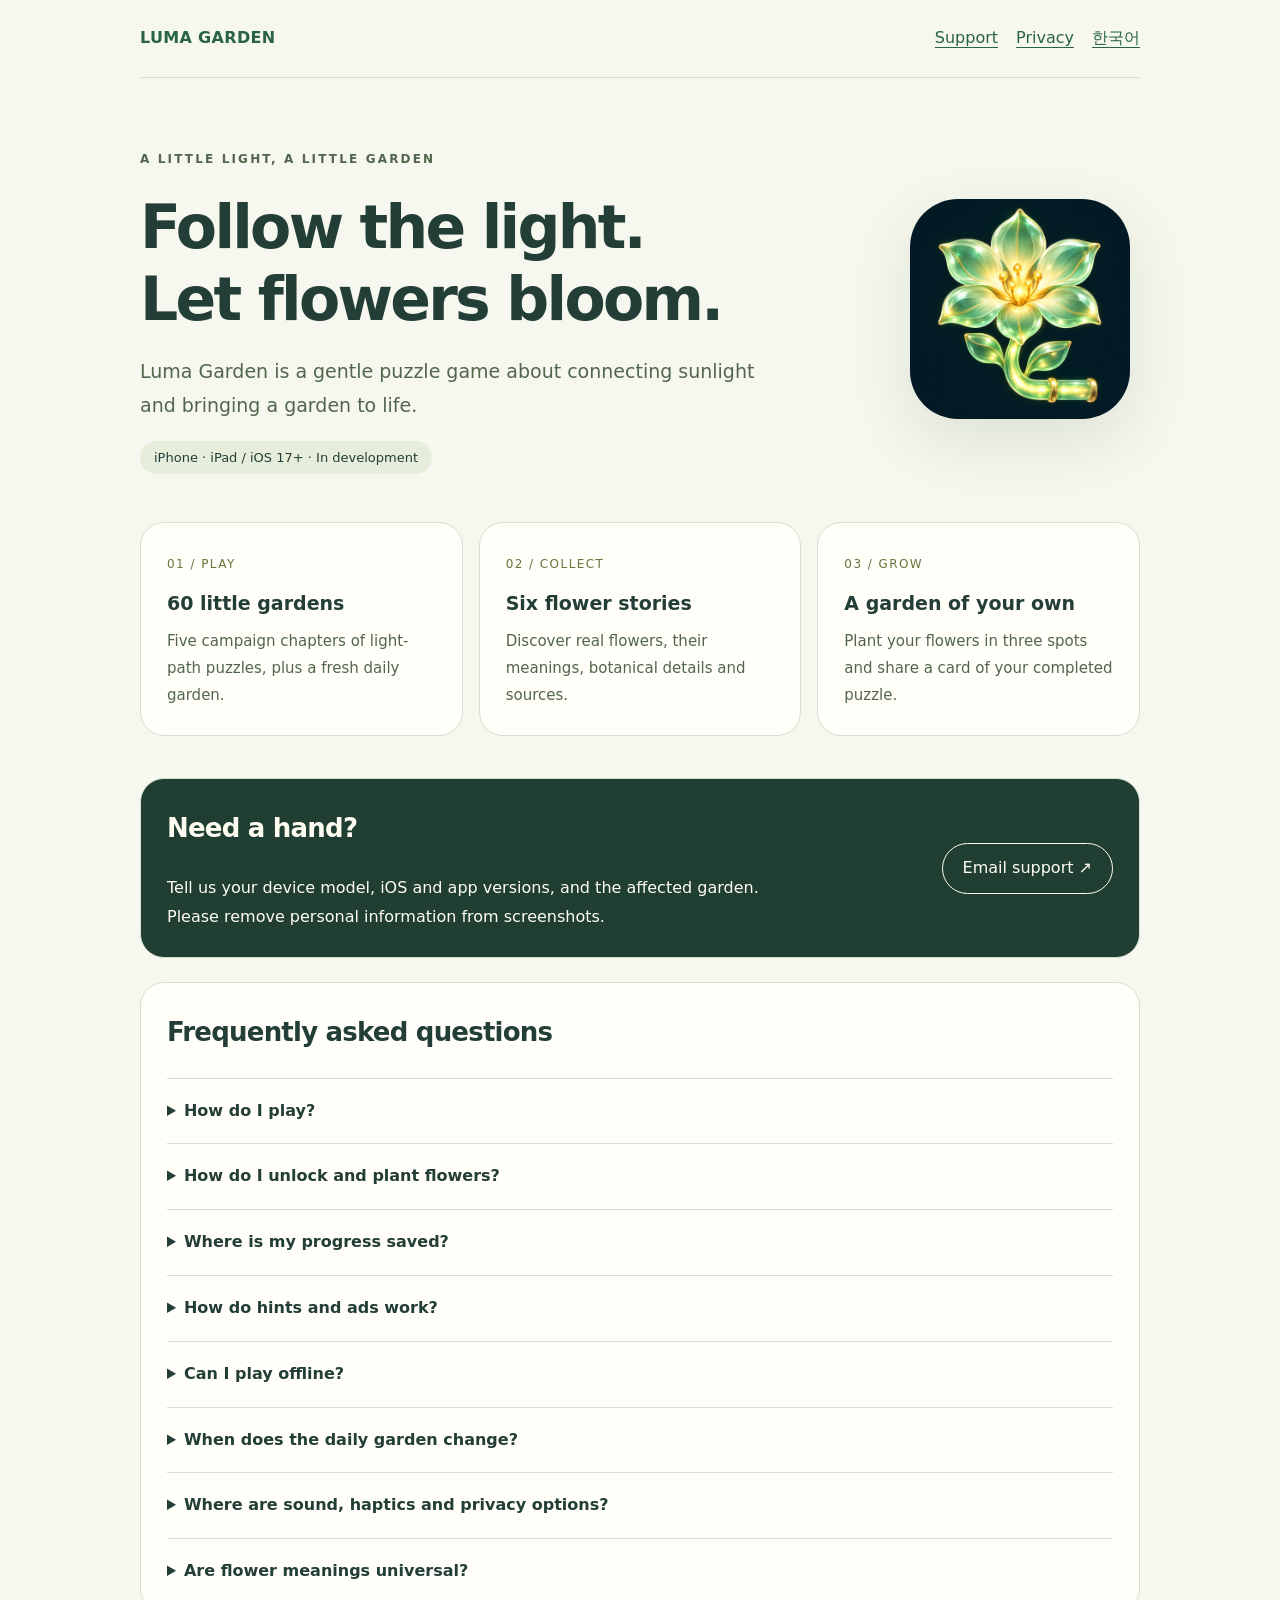
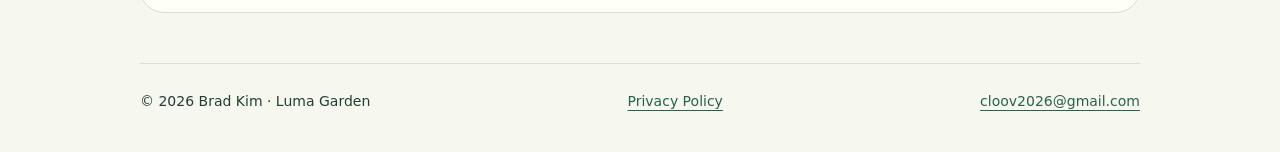
==== index-en.html @ 97eeae45 "Publish Luma Garden support and privacy pages" ====
<!doctype html>
<html lang="en"><head><meta charset="utf-8"><meta name="viewport" content="width=device-width, initial-scale=1"><title>Luma Garden · Support</title><meta name="description" content="A quiet light-path puzzle. Help, contact and privacy information for Luma Garden."><meta name="theme-color" content="#203e32"><meta property="og:title" content="Luma Garden · Support"><meta property="og:description" content="A quiet light-path puzzle. Help, contact and privacy information for Luma Garden."><link rel="icon" href="icon.png"><link rel="stylesheet" href="style.css"></head>
<body><a class="skip" href="#main">Skip to content</a><div class="wrap"><header class="top"><a class="brand" href="index-en.html">LUMA GARDEN</a><nav aria-label="Main navigation"><a href="index-en.html" aria-current="page">Support</a><a href="privacy-en.html">Privacy</a><a href="index.html" lang="ko" hreflang="ko">한국어</a></nav></header><main id="main"><section class="hero"><div><span class="eyebrow">A LITTLE LIGHT, A LITTLE GARDEN</span><h1>Follow the light.<br>Let flowers bloom.</h1><p class="lead">Luma Garden is a gentle puzzle game about connecting sunlight and bringing a garden to life.</p><span class="pill">iPhone · iPad / iOS 17+ · In development</span></div><img src="icon.png" width="220" height="220" alt="Luma Garden app icon"></section><div class="grid"><section class="card"><span class="number">01 / PLAY</span><h2>60 little gardens</h2><p>Five campaign chapters of light-path puzzles, plus a fresh daily garden.</p></section><section class="card"><span class="number">02 / COLLECT</span><h2>Six flower stories</h2><p>Discover real flowers, their meanings, botanical details and sources.</p></section><section class="card"><span class="number">03 / GROW</span><h2>A garden of your own</h2><p>Plant your flowers in three spots and share a card of your completed puzzle.</p></section></div><section class="panel contact"><div><h2>Need a hand?</h2><p>Tell us your device model, iOS and app versions, and the affected garden.<br>Please remove personal information from screenshots.</p></div><a class="button" href="mailto:cloov2026@gmail.com?subject=Luma%20Garden%20Support">Email support ↗</a></section><section class="panel"><h2>Frequently asked questions</h2><details><summary>How do I play?</summary><p>Tap tiles to rotate them and connect the little sun to every path and flower. Windmill tiles introduced from garden 13 rotate 180 degrees per tap.</p></details><details><summary>How do I unlock and plant flowers?</summary><p>Complete campaign gardens to unlock six real flower species. The collection shows your next goal. Place unlocked flowers in three home-garden spots and open their entries for meanings, botanical information and sources.</p></details><details><summary>Where is my progress saved?</summary><p>Garden progress, stars, flower placements and preferences are saved on your device. The app has no account or server-sync service. Deleting the app removes its local records; the developer cannot restore them.</p></details><details><summary>How do hints and ads work?</summary><p>Each puzzle has one free hint. Additional hints require earning a reward in an optional rewarded ad. An interstitial may appear when moving to the next campaign garden. Ad failures do not block that transition. Daily gardens do not show interstitials.</p></details><details><summary>Can I play offline?</summary><p>Puzzles and local saving work offline. Ads, consent checks and external flower-source links require internet access. Rewarded hints are unavailable when an ad cannot load.</p></details><details><summary>When does the daily garden change?</summary><p>At midnight UTC, which is 9 a.m. in Korea.</p></details><details><summary>Where are sound, haptics and privacy options?</summary><p>Use the in-app settings for sound and haptics; also check device volume and Silent mode. Advertising privacy options appear in settings when required by the consent service.</p></details><details><summary>Are flower meanings universal?</summary><p>Meanings vary across cultures, periods and sources. Each flower entry provides context and source links.</p></details></section></main><footer><span>© 2026 Brad Kim · Luma Garden</span><a href="privacy-en.html">Privacy Policy</a><a href="mailto:cloov2026@gmail.com">cloov2026@gmail.com</a></footer></div></body></html>
---- style.css ----
*{box-sizing:border-box}html{scroll-behavior:smooth}body{margin:0;background:#f6f7ee;color:#233e36;font:16px/1.8 -apple-system,BlinkMacSystemFont,"Apple SD Gothic Neo",system-ui,sans-serif}a{color:#286348;text-underline-offset:4px}a:hover{color:#143b29}a:focus-visible,summary:focus-visible{outline:3px solid #ad691d;outline-offset:5px;border-radius:4px}.wrap{width:min(100% - 40px,1000px);margin:auto}.skip{position:absolute;left:20px;top:-90px;background:white;padding:12px;z-index:5}.skip:focus{top:12px}.top{display:flex;align-items:center;justify-content:space-between;gap:20px;padding:24px 0;border-bottom:1px solid #d7dfcf}.brand{text-decoration:none;font-weight:750;letter-spacing:.02em}.top nav{display:flex;gap:18px;flex-wrap:wrap}.hero{padding:66px 0 48px;display:grid;grid-template-columns:1fr 230px;align-items:center;gap:48px}.eyebrow{font-size:12px;letter-spacing:.18em;font-weight:750;color:#52664d}.hero h1{font-size:clamp(36px,6vw,60px);line-height:1.2;letter-spacing:-.045em;margin:18px 0}.hero p{max-width:620px}.hero img{width:220px;height:220px;border-radius:48px;box-shadow:0 22px 60px #31593a20}.lead{font-size:19px;color:#52664d}.pill{display:inline-block;background:#e6eddb;border-radius:30px;padding:5px 14px;font-size:13px}.grid{display:grid;grid-template-columns:repeat(3,1fr);gap:16px;margin-bottom:42px}.card,.panel{background:#fffef8;border:1px solid #d7dfcf;border-radius:24px;padding:26px}.card h2{font-size:19px;margin:8px 0}.card p{font-size:15px;margin:0;color:#52664d}.number{font-size:12px;color:#6b753d;letter-spacing:.12em}.panel{margin:24px 0}.panel h2{margin-top:0;font-size:26px;letter-spacing:-.03em}.contact{background:#203e32;color:#fffdf2;display:flex;justify-content:space-between;align-items:center;gap:24px}.contact a{color:#fffdf2;overflow-wrap:anywhere}.contact p{margin-bottom:0}.button{display:inline-block;border:1px solid currentColor;padding:10px 20px;border-radius:30px;text-decoration:none;white-space:nowrap}details{border-top:1px solid #d7dfcf;padding:18px 0}details:last-child{padding-bottom:0}summary{cursor:pointer;font-weight:650;padding-right:12px}details p{color:#52664d;margin:12px 0 0}.policy{max-width:780px;margin:48px auto}.policy h1{font-size:clamp(30px,5vw,44px);line-height:1.3;letter-spacing:-.04em}.policy h2{font-size:21px;margin-top:34px}.policy li{margin:8px 0}.policy .intro{font-size:19px;background:#e6eddb;padding:24px;border-radius:20px}.muted{color:#52664d;font-size:14px}footer{margin-top:50px;border-top:1px solid #d7dfcf;padding:25px 0 38px;display:flex;justify-content:space-between;gap:18px;flex-wrap:wrap;font-size:14px}p,li{overflow-wrap:anywhere}@media(max-width:650px){.wrap{width:calc(100% - 32px)}.top{align-items:flex-start;font-size:14px}.top nav{gap:12px}.hero{padding:36px 0;grid-template-columns:1fr;gap:24px}.hero img{grid-row:1;width:100px;height:100px;border-radius:24px}.hero h1{margin-top:12px}.grid{grid-template-columns:1fr;gap:12px}.card,.panel{padding:22px}.contact{display:block}.contact .button{margin-top:20px}.policy{margin-top:32px}}@media(prefers-reduced-motion:reduce){html{scroll-behavior:auto}}
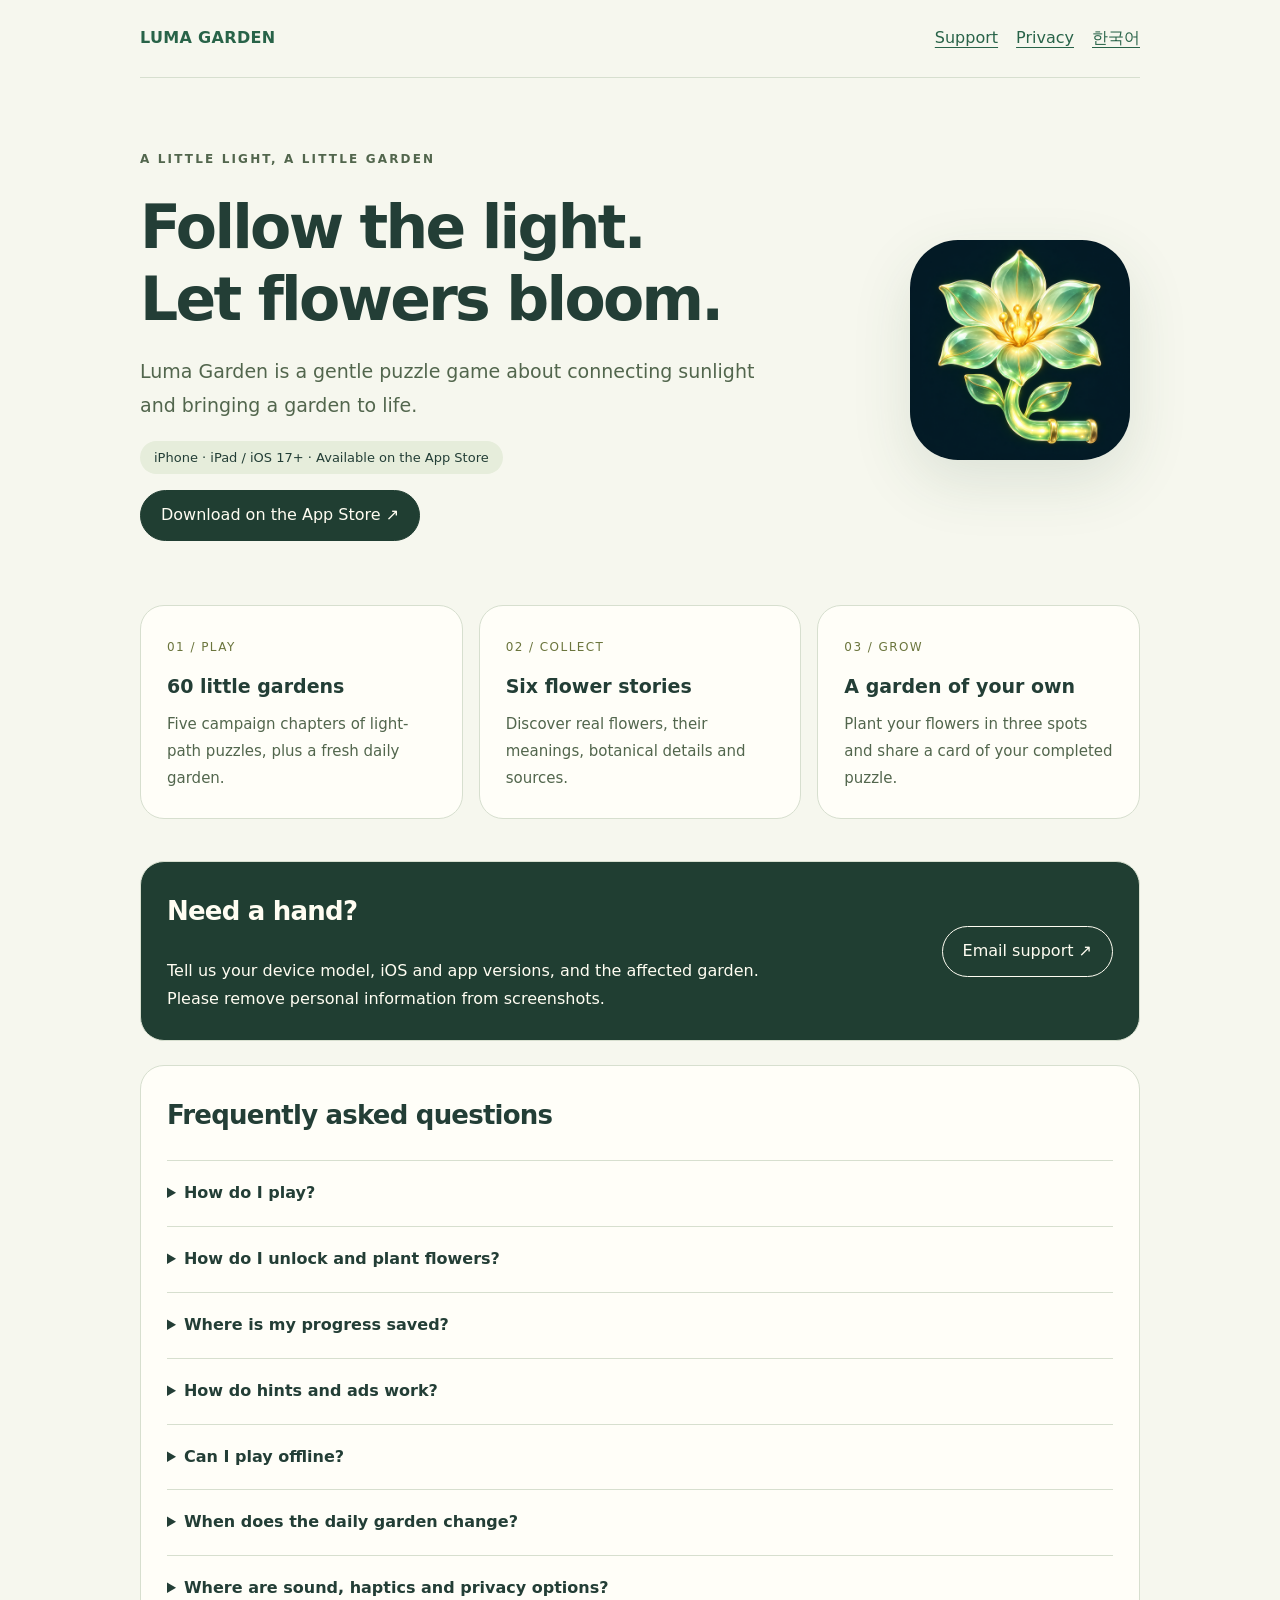
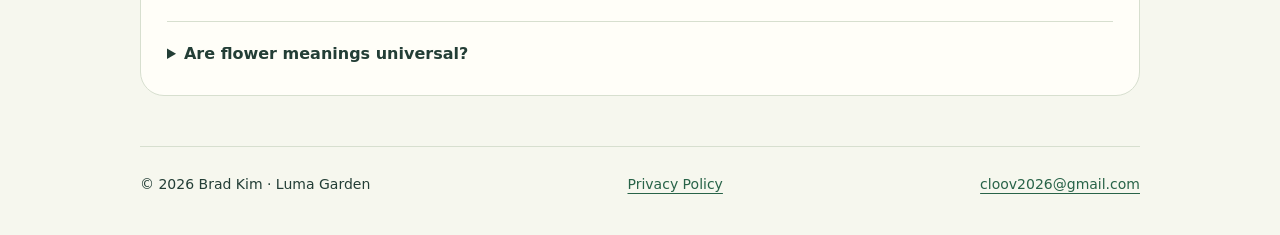
==== commit 04e22cb7: "Update Luma Garden pages for App Store launch" ====
--- a/index-en.html
+++ b/index-en.html
@@ -1,3 +1,3 @@
 <!doctype html>
 <html lang="en"><head><meta charset="utf-8"><meta name="viewport" content="width=device-width, initial-scale=1"><title>Luma Garden · Support</title><meta name="description" content="A quiet light-path puzzle. Help, contact and privacy information for Luma Garden."><meta name="theme-color" content="#203e32"><meta property="og:title" content="Luma Garden · Support"><meta property="og:description" content="A quiet light-path puzzle. Help, contact and privacy information for Luma Garden."><link rel="icon" href="icon.png"><link rel="stylesheet" href="style.css"></head>
-<body><a class="skip" href="#main">Skip to content</a><div class="wrap"><header class="top"><a class="brand" href="index-en.html">LUMA GARDEN</a><nav aria-label="Main navigation"><a href="index-en.html" aria-current="page">Support</a><a href="privacy-en.html">Privacy</a><a href="index.html" lang="ko" hreflang="ko">한국어</a></nav></header><main id="main"><section class="hero"><div><span class="eyebrow">A LITTLE LIGHT, A LITTLE GARDEN</span><h1>Follow the light.<br>Let flowers bloom.</h1><p class="lead">Luma Garden is a gentle puzzle game about connecting sunlight and bringing a garden to life.</p><span class="pill">iPhone · iPad / iOS 17+ · In development</span></div><img src="icon.png" width="220" height="220" alt="Luma Garden app icon"></section><div class="grid"><section class="card"><span class="number">01 / PLAY</span><h2>60 little gardens</h2><p>Five campaign chapters of light-path puzzles, plus a fresh daily garden.</p></section><section class="card"><span class="number">02 / COLLECT</span><h2>Six flower stories</h2><p>Discover real flowers, their meanings, botanical details and sources.</p></section><section class="card"><span class="number">03 / GROW</span><h2>A garden of your own</h2><p>Plant your flowers in three spots and share a card of your completed puzzle.</p></section></div><section class="panel contact"><div><h2>Need a hand?</h2><p>Tell us your device model, iOS and app versions, and the affected garden.<br>Please remove personal information from screenshots.</p></div><a class="button" href="mailto:cloov2026@gmail.com?subject=Luma%20Garden%20Support">Email support ↗</a></section><section class="panel"><h2>Frequently asked questions</h2><details><summary>How do I play?</summary><p>Tap tiles to rotate them and connect the little sun to every path and flower. Windmill tiles introduced from garden 13 rotate 180 degrees per tap.</p></details><details><summary>How do I unlock and plant flowers?</summary><p>Complete campaign gardens to unlock six real flower species. The collection shows your next goal. Place unlocked flowers in three home-garden spots and open their entries for meanings, botanical information and sources.</p></details><details><summary>Where is my progress saved?</summary><p>Garden progress, stars, flower placements and preferences are saved on your device. The app has no account or server-sync service. Deleting the app removes its local records; the developer cannot restore them.</p></details><details><summary>How do hints and ads work?</summary><p>Each puzzle has one free hint. Additional hints require earning a reward in an optional rewarded ad. An interstitial may appear when moving to the next campaign garden. Ad failures do not block that transition. Daily gardens do not show interstitials.</p></details><details><summary>Can I play offline?</summary><p>Puzzles and local saving work offline. Ads, consent checks and external flower-source links require internet access. Rewarded hints are unavailable when an ad cannot load.</p></details><details><summary>When does the daily garden change?</summary><p>At midnight UTC, which is 9 a.m. in Korea.</p></details><details><summary>Where are sound, haptics and privacy options?</summary><p>Use the in-app settings for sound and haptics; also check device volume and Silent mode. Advertising privacy options appear in settings when required by the consent service.</p></details><details><summary>Are flower meanings universal?</summary><p>Meanings vary across cultures, periods and sources. Each flower entry provides context and source links.</p></details></section></main><footer><span>© 2026 Brad Kim · Luma Garden</span><a href="privacy-en.html">Privacy Policy</a><a href="mailto:cloov2026@gmail.com">cloov2026@gmail.com</a></footer></div></body></html>+<body><a class="skip" href="#main">Skip to content</a><div class="wrap"><header class="top"><a class="brand" href="index-en.html">LUMA GARDEN</a><nav aria-label="Main navigation"><a href="index-en.html" aria-current="page">Support</a><a href="privacy-en.html">Privacy</a><a href="index.html" lang="ko" hreflang="ko">한국어</a></nav></header><main id="main"><section class="hero"><div><span class="eyebrow">A LITTLE LIGHT, A LITTLE GARDEN</span><h1>Follow the light.<br>Let flowers bloom.</h1><p class="lead">Luma Garden is a gentle puzzle game about connecting sunlight and bringing a garden to life.</p><span class="pill">iPhone · iPad / iOS 17+ · Available on the App Store</span><p><a class="button" href="https://apps.apple.com/app/id6826611529" aria-label="Download Luma Garden from the App Store">Download on the App Store ↗</a></p></div><img src="icon.png" width="220" height="220" alt="Luma Garden app icon"></section><div class="grid"><section class="card"><span class="number">01 / PLAY</span><h2>60 little gardens</h2><p>Five campaign chapters of light-path puzzles, plus a fresh daily garden.</p></section><section class="card"><span class="number">02 / COLLECT</span><h2>Six flower stories</h2><p>Discover real flowers, their meanings, botanical details and sources.</p></section><section class="card"><span class="number">03 / GROW</span><h2>A garden of your own</h2><p>Plant your flowers in three spots and share a card of your completed puzzle.</p></section></div><section class="panel contact"><div><h2>Need a hand?</h2><p>Tell us your device model, iOS and app versions, and the affected garden.<br>Please remove personal information from screenshots.</p></div><a class="button" href="mailto:cloov2026@gmail.com?subject=Luma%20Garden%20Support">Email support ↗</a></section><section class="panel"><h2>Frequently asked questions</h2><details><summary>How do I play?</summary><p>Tap tiles to rotate them and connect the little sun to every path and flower. Windmill tiles introduced from garden 13 rotate 180 degrees per tap.</p></details><details><summary>How do I unlock and plant flowers?</summary><p>Complete campaign gardens to unlock six real flower species. The collection shows your next goal. Place unlocked flowers in three home-garden spots and open their entries for meanings, botanical information and sources.</p></details><details><summary>Where is my progress saved?</summary><p>Garden progress, stars, flower placements and preferences are saved on your device. The app has no account or server-sync service. Deleting the app removes its local records; the developer cannot restore them.</p></details><details><summary>How do hints and ads work?</summary><p>Each puzzle has one free hint. Additional hints require earning a reward in an optional rewarded ad. An interstitial may appear when moving to the next campaign garden. Ad failures do not block that transition. Daily gardens do not show interstitials.</p></details><details><summary>Can I play offline?</summary><p>Puzzles and local saving work offline. Ads, consent checks and external flower-source links require internet access. Rewarded hints are unavailable when an ad cannot load.</p></details><details><summary>When does the daily garden change?</summary><p>At midnight UTC, which is 9 a.m. in Korea.</p></details><details><summary>Where are sound, haptics and privacy options?</summary><p>Use the in-app settings for sound and haptics; also check device volume and Silent mode. Advertising privacy options appear in settings when required by the consent service.</p></details><details><summary>Are flower meanings universal?</summary><p>Meanings vary across cultures, periods and sources. Each flower entry provides context and source links.</p></details></section></main><footer><span>© 2026 Brad Kim · Luma Garden</span><a href="privacy-en.html">Privacy Policy</a><a href="mailto:cloov2026@gmail.com">cloov2026@gmail.com</a></footer></div></body></html>
--- a/style.css
+++ b/style.css
@@ -1 +1 @@
-*{box-sizing:border-box}html{scroll-behavior:smooth}body{margin:0;background:#f6f7ee;color:#233e36;font:16px/1.8 -apple-system,BlinkMacSystemFont,"Apple SD Gothic Neo",system-ui,sans-serif}a{color:#286348;text-underline-offset:4px}a:hover{color:#143b29}a:focus-visible,summary:focus-visible{outline:3px solid #ad691d;outline-offset:5px;border-radius:4px}.wrap{width:min(100% - 40px,1000px);margin:auto}.skip{position:absolute;left:20px;top:-90px;background:white;padding:12px;z-index:5}.skip:focus{top:12px}.top{display:flex;align-items:center;justify-content:space-between;gap:20px;padding:24px 0;border-bottom:1px solid #d7dfcf}.brand{text-decoration:none;font-weight:750;letter-spacing:.02em}.top nav{display:flex;gap:18px;flex-wrap:wrap}.hero{padding:66px 0 48px;display:grid;grid-template-columns:1fr 230px;align-items:center;gap:48px}.eyebrow{font-size:12px;letter-spacing:.18em;font-weight:750;color:#52664d}.hero h1{font-size:clamp(36px,6vw,60px);line-height:1.2;letter-spacing:-.045em;margin:18px 0}.hero p{max-width:620px}.hero img{width:220px;height:220px;border-radius:48px;box-shadow:0 22px 60px #31593a20}.lead{font-size:19px;color:#52664d}.pill{display:inline-block;background:#e6eddb;border-radius:30px;padding:5px 14px;font-size:13px}.grid{display:grid;grid-template-columns:repeat(3,1fr);gap:16px;margin-bottom:42px}.card,.panel{background:#fffef8;border:1px solid #d7dfcf;border-radius:24px;padding:26px}.card h2{font-size:19px;margin:8px 0}.card p{font-size:15px;margin:0;color:#52664d}.number{font-size:12px;color:#6b753d;letter-spacing:.12em}.panel{margin:24px 0}.panel h2{margin-top:0;font-size:26px;letter-spacing:-.03em}.contact{background:#203e32;color:#fffdf2;display:flex;justify-content:space-between;align-items:center;gap:24px}.contact a{color:#fffdf2;overflow-wrap:anywhere}.contact p{margin-bottom:0}.button{display:inline-block;border:1px solid currentColor;padding:10px 20px;border-radius:30px;text-decoration:none;white-space:nowrap}details{border-top:1px solid #d7dfcf;padding:18px 0}details:last-child{padding-bottom:0}summary{cursor:pointer;font-weight:650;padding-right:12px}details p{color:#52664d;margin:12px 0 0}.policy{max-width:780px;margin:48px auto}.policy h1{font-size:clamp(30px,5vw,44px);line-height:1.3;letter-spacing:-.04em}.policy h2{font-size:21px;margin-top:34px}.policy li{margin:8px 0}.policy .intro{font-size:19px;background:#e6eddb;padding:24px;border-radius:20px}.muted{color:#52664d;font-size:14px}footer{margin-top:50px;border-top:1px solid #d7dfcf;padding:25px 0 38px;display:flex;justify-content:space-between;gap:18px;flex-wrap:wrap;font-size:14px}p,li{overflow-wrap:anywhere}@media(max-width:650px){.wrap{width:calc(100% - 32px)}.top{align-items:flex-start;font-size:14px}.top nav{gap:12px}.hero{padding:36px 0;grid-template-columns:1fr;gap:24px}.hero img{grid-row:1;width:100px;height:100px;border-radius:24px}.hero h1{margin-top:12px}.grid{grid-template-columns:1fr;gap:12px}.card,.panel{padding:22px}.contact{display:block}.contact .button{margin-top:20px}.policy{margin-top:32px}}@media(prefers-reduced-motion:reduce){html{scroll-behavior:auto}}+*{box-sizing:border-box}html{scroll-behavior:smooth}body{margin:0;background:#f6f7ee;color:#233e36;font:16px/1.8 -apple-system,BlinkMacSystemFont,"Apple SD Gothic Neo",system-ui,sans-serif}a{color:#286348;text-underline-offset:4px}a:hover{color:#143b29}a:focus-visible,summary:focus-visible{outline:3px solid #ad691d;outline-offset:5px;border-radius:4px}.wrap{width:min(100% - 40px,1000px);margin:auto}.skip{position:absolute;left:20px;top:-90px;background:white;padding:12px;z-index:5}.skip:focus{top:12px}.top{display:flex;align-items:center;justify-content:space-between;gap:20px;padding:24px 0;border-bottom:1px solid #d7dfcf}.brand{text-decoration:none;font-weight:750;letter-spacing:.02em}.top nav{display:flex;gap:18px;flex-wrap:wrap}.hero{padding:66px 0 48px;display:grid;grid-template-columns:1fr 230px;align-items:center;gap:48px}.eyebrow{font-size:12px;letter-spacing:.18em;font-weight:750;color:#52664d}.hero h1{font-size:clamp(36px,6vw,60px);line-height:1.2;letter-spacing:-.045em;margin:18px 0}.hero p{max-width:620px}.hero img{width:220px;height:220px;border-radius:48px;box-shadow:0 22px 60px #31593a20}.lead{font-size:19px;color:#52664d}.pill{display:inline-block;background:#e6eddb;border-radius:30px;padding:5px 14px;font-size:13px}.grid{display:grid;grid-template-columns:repeat(3,1fr);gap:16px;margin-bottom:42px}.card,.panel{background:#fffef8;border:1px solid #d7dfcf;border-radius:24px;padding:26px}.card h2{font-size:19px;margin:8px 0}.card p{font-size:15px;margin:0;color:#52664d}.number{font-size:12px;color:#6b753d;letter-spacing:.12em}.panel{margin:24px 0}.panel h2{margin-top:0;font-size:26px;letter-spacing:-.03em}.contact{background:#203e32;color:#fffdf2;display:flex;justify-content:space-between;align-items:center;gap:24px}.contact a{color:#fffdf2;overflow-wrap:anywhere}.contact p{margin-bottom:0}.button{display:inline-block;border:1px solid currentColor;padding:10px 20px;border-radius:30px;text-decoration:none;white-space:nowrap}.hero .button{background:#203e32;color:#fffdf2;border-color:#203e32}.hero .button:hover{color:#fff}details{border-top:1px solid #d7dfcf;padding:18px 0}details:last-child{padding-bottom:0}summary{cursor:pointer;font-weight:650;padding-right:12px}details p{color:#52664d;margin:12px 0 0}.policy{max-width:780px;margin:48px auto}.policy h1{font-size:clamp(30px,5vw,44px);line-height:1.3;letter-spacing:-.04em}.policy h2{font-size:21px;margin-top:34px}.policy li{margin:8px 0}.policy .intro{font-size:19px;background:#e6eddb;padding:24px;border-radius:20px}.muted{color:#52664d;font-size:14px}footer{margin-top:50px;border-top:1px solid #d7dfcf;padding:25px 0 38px;display:flex;justify-content:space-between;gap:18px;flex-wrap:wrap;font-size:14px}p,li{overflow-wrap:anywhere}@media(max-width:650px){.wrap{width:calc(100% - 32px)}.top{align-items:flex-start;font-size:14px}.top nav{gap:12px}.hero{padding:36px 0;grid-template-columns:1fr;gap:24px}.hero img{grid-row:1;width:100px;height:100px;border-radius:24px}.hero h1{margin-top:12px}.grid{grid-template-columns:1fr;gap:12px}.card,.panel{padding:22px}.contact{display:block}.contact .button{margin-top:20px}.policy{margin-top:32px}}@media(prefers-reduced-motion:reduce){html{scroll-behavior:auto}}
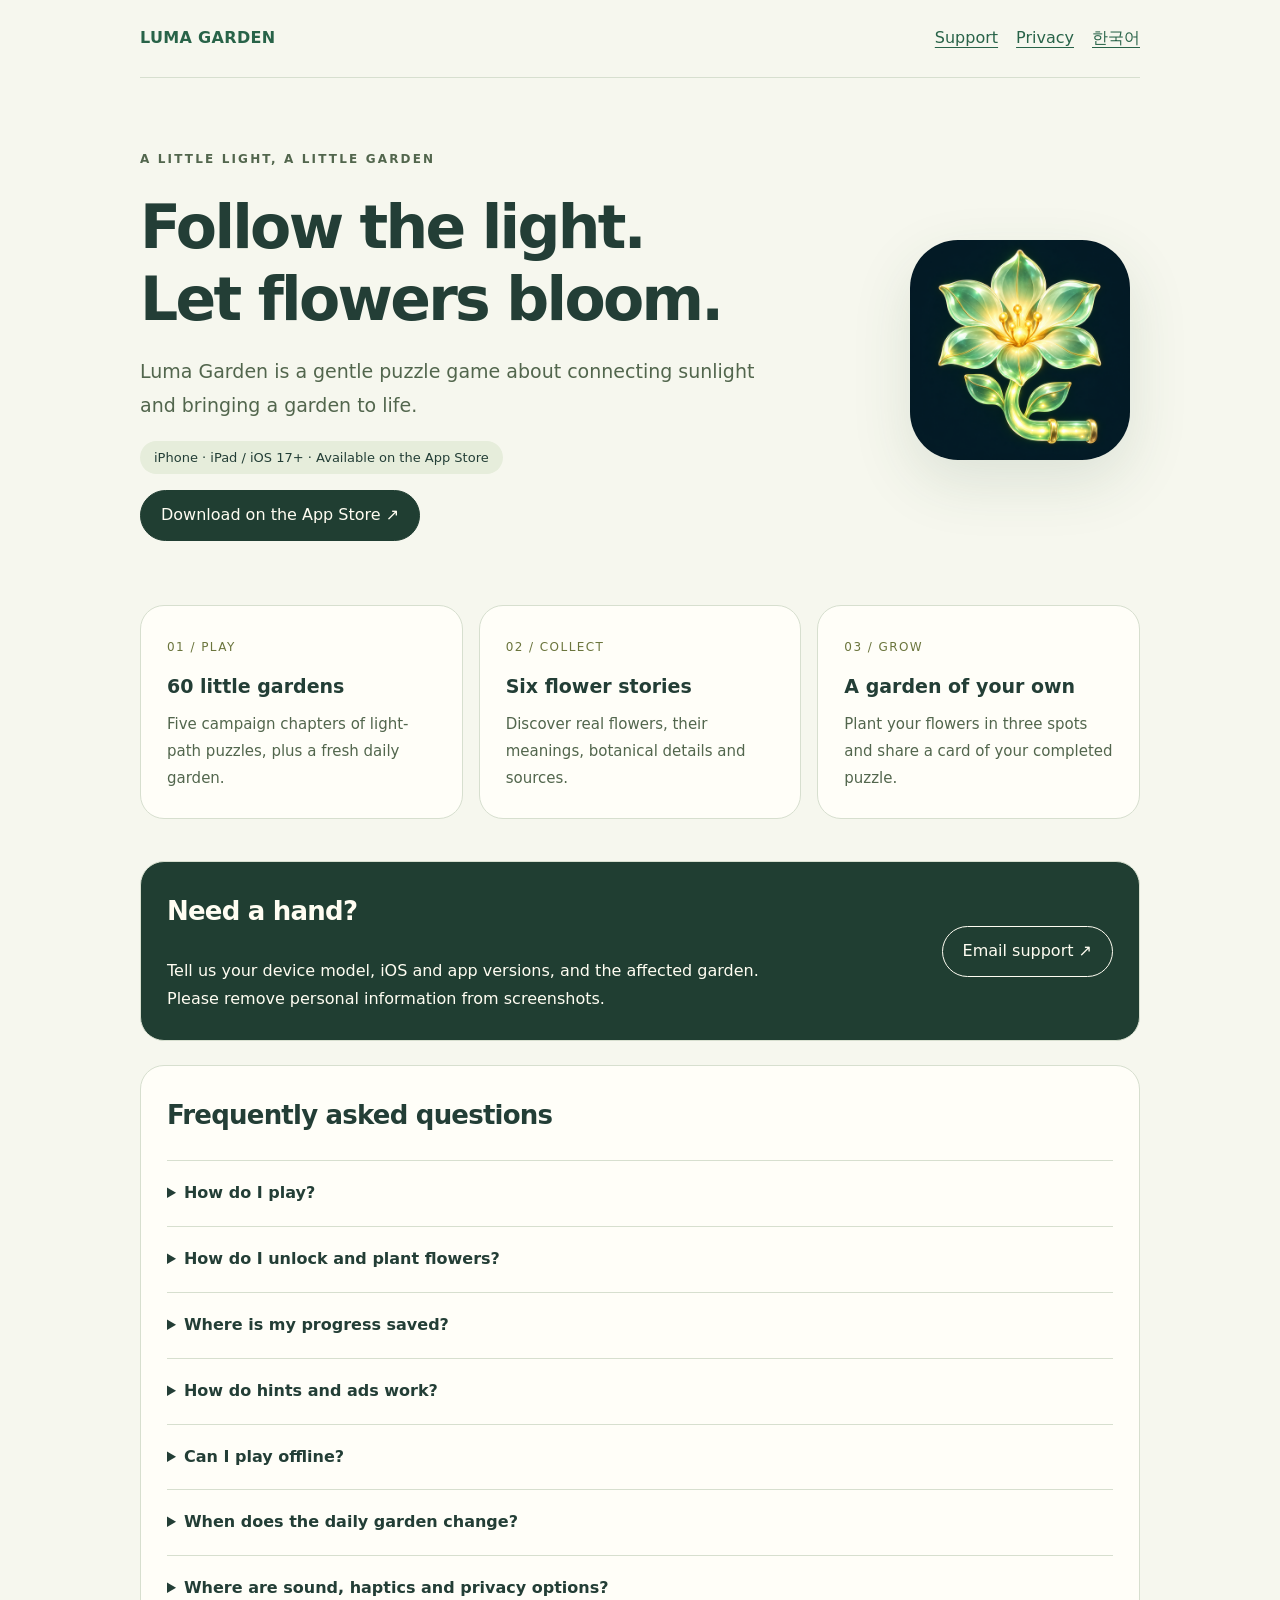
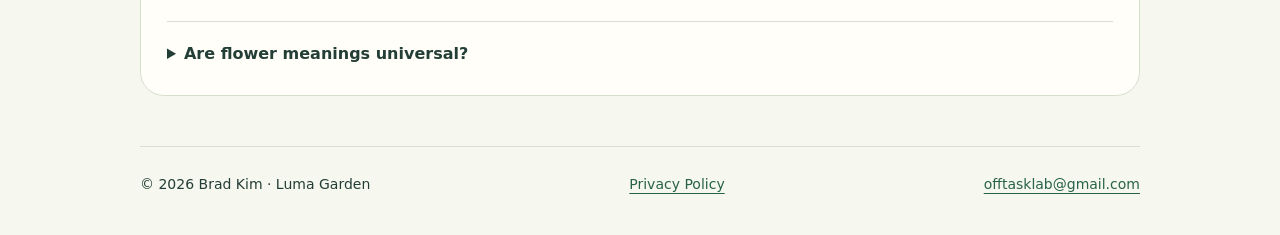
==== commit bf3d8a6a: "Use the Offtask Lab contact email Co-Authored-By: Claude Fable 5.2 <noreply@anthropic.com>" ====
--- a/index-en.html
+++ b/index-en.html
@@ -1,3 +1,3 @@
 <!doctype html>
 <html lang="en"><head><meta charset="utf-8"><meta name="viewport" content="width=device-width, initial-scale=1"><title>Luma Garden · Support</title><meta name="description" content="A quiet light-path puzzle. Help, contact and privacy information for Luma Garden."><meta name="theme-color" content="#203e32"><meta property="og:title" content="Luma Garden · Support"><meta property="og:description" content="A quiet light-path puzzle. Help, contact and privacy information for Luma Garden."><link rel="icon" href="icon.png"><link rel="stylesheet" href="style.css"></head>
-<body><a class="skip" href="#main">Skip to content</a><div class="wrap"><header class="top"><a class="brand" href="index-en.html">LUMA GARDEN</a><nav aria-label="Main navigation"><a href="index-en.html" aria-current="page">Support</a><a href="privacy-en.html">Privacy</a><a href="index.html" lang="ko" hreflang="ko">한국어</a></nav></header><main id="main"><section class="hero"><div><span class="eyebrow">A LITTLE LIGHT, A LITTLE GARDEN</span><h1>Follow the light.<br>Let flowers bloom.</h1><p class="lead">Luma Garden is a gentle puzzle game about connecting sunlight and bringing a garden to life.</p><span class="pill">iPhone · iPad / iOS 17+ · Available on the App Store</span><p><a class="button" href="https://apps.apple.com/app/id6826611529" aria-label="Download Luma Garden from the App Store">Download on the App Store ↗</a></p></div><img src="icon.png" width="220" height="220" alt="Luma Garden app icon"></section><div class="grid"><section class="card"><span class="number">01 / PLAY</span><h2>60 little gardens</h2><p>Five campaign chapters of light-path puzzles, plus a fresh daily garden.</p></section><section class="card"><span class="number">02 / COLLECT</span><h2>Six flower stories</h2><p>Discover real flowers, their meanings, botanical details and sources.</p></section><section class="card"><span class="number">03 / GROW</span><h2>A garden of your own</h2><p>Plant your flowers in three spots and share a card of your completed puzzle.</p></section></div><section class="panel contact"><div><h2>Need a hand?</h2><p>Tell us your device model, iOS and app versions, and the affected garden.<br>Please remove personal information from screenshots.</p></div><a class="button" href="mailto:cloov2026@gmail.com?subject=Luma%20Garden%20Support">Email support ↗</a></section><section class="panel"><h2>Frequently asked questions</h2><details><summary>How do I play?</summary><p>Tap tiles to rotate them and connect the little sun to every path and flower. Windmill tiles introduced from garden 13 rotate 180 degrees per tap.</p></details><details><summary>How do I unlock and plant flowers?</summary><p>Complete campaign gardens to unlock six real flower species. The collection shows your next goal. Place unlocked flowers in three home-garden spots and open their entries for meanings, botanical information and sources.</p></details><details><summary>Where is my progress saved?</summary><p>Garden progress, stars, flower placements and preferences are saved on your device. The app has no account or server-sync service. Deleting the app removes its local records; the developer cannot restore them.</p></details><details><summary>How do hints and ads work?</summary><p>Each puzzle has one free hint. Additional hints require earning a reward in an optional rewarded ad. An interstitial may appear when moving to the next campaign garden. Ad failures do not block that transition. Daily gardens do not show interstitials.</p></details><details><summary>Can I play offline?</summary><p>Puzzles and local saving work offline. Ads, consent checks and external flower-source links require internet access. Rewarded hints are unavailable when an ad cannot load.</p></details><details><summary>When does the daily garden change?</summary><p>At midnight UTC, which is 9 a.m. in Korea.</p></details><details><summary>Where are sound, haptics and privacy options?</summary><p>Use the in-app settings for sound and haptics; also check device volume and Silent mode. Advertising privacy options appear in settings when required by the consent service.</p></details><details><summary>Are flower meanings universal?</summary><p>Meanings vary across cultures, periods and sources. Each flower entry provides context and source links.</p></details></section></main><footer><span>© 2026 Brad Kim · Luma Garden</span><a href="privacy-en.html">Privacy Policy</a><a href="mailto:cloov2026@gmail.com">cloov2026@gmail.com</a></footer></div></body></html>+<body><a class="skip" href="#main">Skip to content</a><div class="wrap"><header class="top"><a class="brand" href="index-en.html">LUMA GARDEN</a><nav aria-label="Main navigation"><a href="index-en.html" aria-current="page">Support</a><a href="privacy-en.html">Privacy</a><a href="index.html" lang="ko" hreflang="ko">한국어</a></nav></header><main id="main"><section class="hero"><div><span class="eyebrow">A LITTLE LIGHT, A LITTLE GARDEN</span><h1>Follow the light.<br>Let flowers bloom.</h1><p class="lead">Luma Garden is a gentle puzzle game about connecting sunlight and bringing a garden to life.</p><span class="pill">iPhone · iPad / iOS 17+ · Available on the App Store</span><p><a class="button" href="https://apps.apple.com/app/id6826611529" aria-label="Download Luma Garden from the App Store">Download on the App Store ↗</a></p></div><img src="icon.png" width="220" height="220" alt="Luma Garden app icon"></section><div class="grid"><section class="card"><span class="number">01 / PLAY</span><h2>60 little gardens</h2><p>Five campaign chapters of light-path puzzles, plus a fresh daily garden.</p></section><section class="card"><span class="number">02 / COLLECT</span><h2>Six flower stories</h2><p>Discover real flowers, their meanings, botanical details and sources.</p></section><section class="card"><span class="number">03 / GROW</span><h2>A garden of your own</h2><p>Plant your flowers in three spots and share a card of your completed puzzle.</p></section></div><section class="panel contact"><div><h2>Need a hand?</h2><p>Tell us your device model, iOS and app versions, and the affected garden.<br>Please remove personal information from screenshots.</p></div><a class="button" href="mailto:offtasklab@gmail.com?subject=Luma%20Garden%20Support">Email support ↗</a></section><section class="panel"><h2>Frequently asked questions</h2><details><summary>How do I play?</summary><p>Tap tiles to rotate them and connect the little sun to every path and flower. Windmill tiles introduced from garden 13 rotate 180 degrees per tap.</p></details><details><summary>How do I unlock and plant flowers?</summary><p>Complete campaign gardens to unlock six real flower species. The collection shows your next goal. Place unlocked flowers in three home-garden spots and open their entries for meanings, botanical information and sources.</p></details><details><summary>Where is my progress saved?</summary><p>Garden progress, stars, flower placements and preferences are saved on your device. The app has no account or server-sync service. Deleting the app removes its local records; the developer cannot restore them.</p></details><details><summary>How do hints and ads work?</summary><p>Each puzzle has one free hint. Additional hints require earning a reward in an optional rewarded ad. An interstitial may appear when moving to the next campaign garden. Ad failures do not block that transition. Daily gardens do not show interstitials.</p></details><details><summary>Can I play offline?</summary><p>Puzzles and local saving work offline. Ads, consent checks and external flower-source links require internet access. Rewarded hints are unavailable when an ad cannot load.</p></details><details><summary>When does the daily garden change?</summary><p>At midnight UTC, which is 9 a.m. in Korea.</p></details><details><summary>Where are sound, haptics and privacy options?</summary><p>Use the in-app settings for sound and haptics; also check device volume and Silent mode. Advertising privacy options appear in settings when required by the consent service.</p></details><details><summary>Are flower meanings universal?</summary><p>Meanings vary across cultures, periods and sources. Each flower entry provides context and source links.</p></details></section></main><footer><span>© 2026 Brad Kim · Luma Garden</span><a href="privacy-en.html">Privacy Policy</a><a href="mailto:offtasklab@gmail.com">offtasklab@gmail.com</a></footer></div></body></html>
